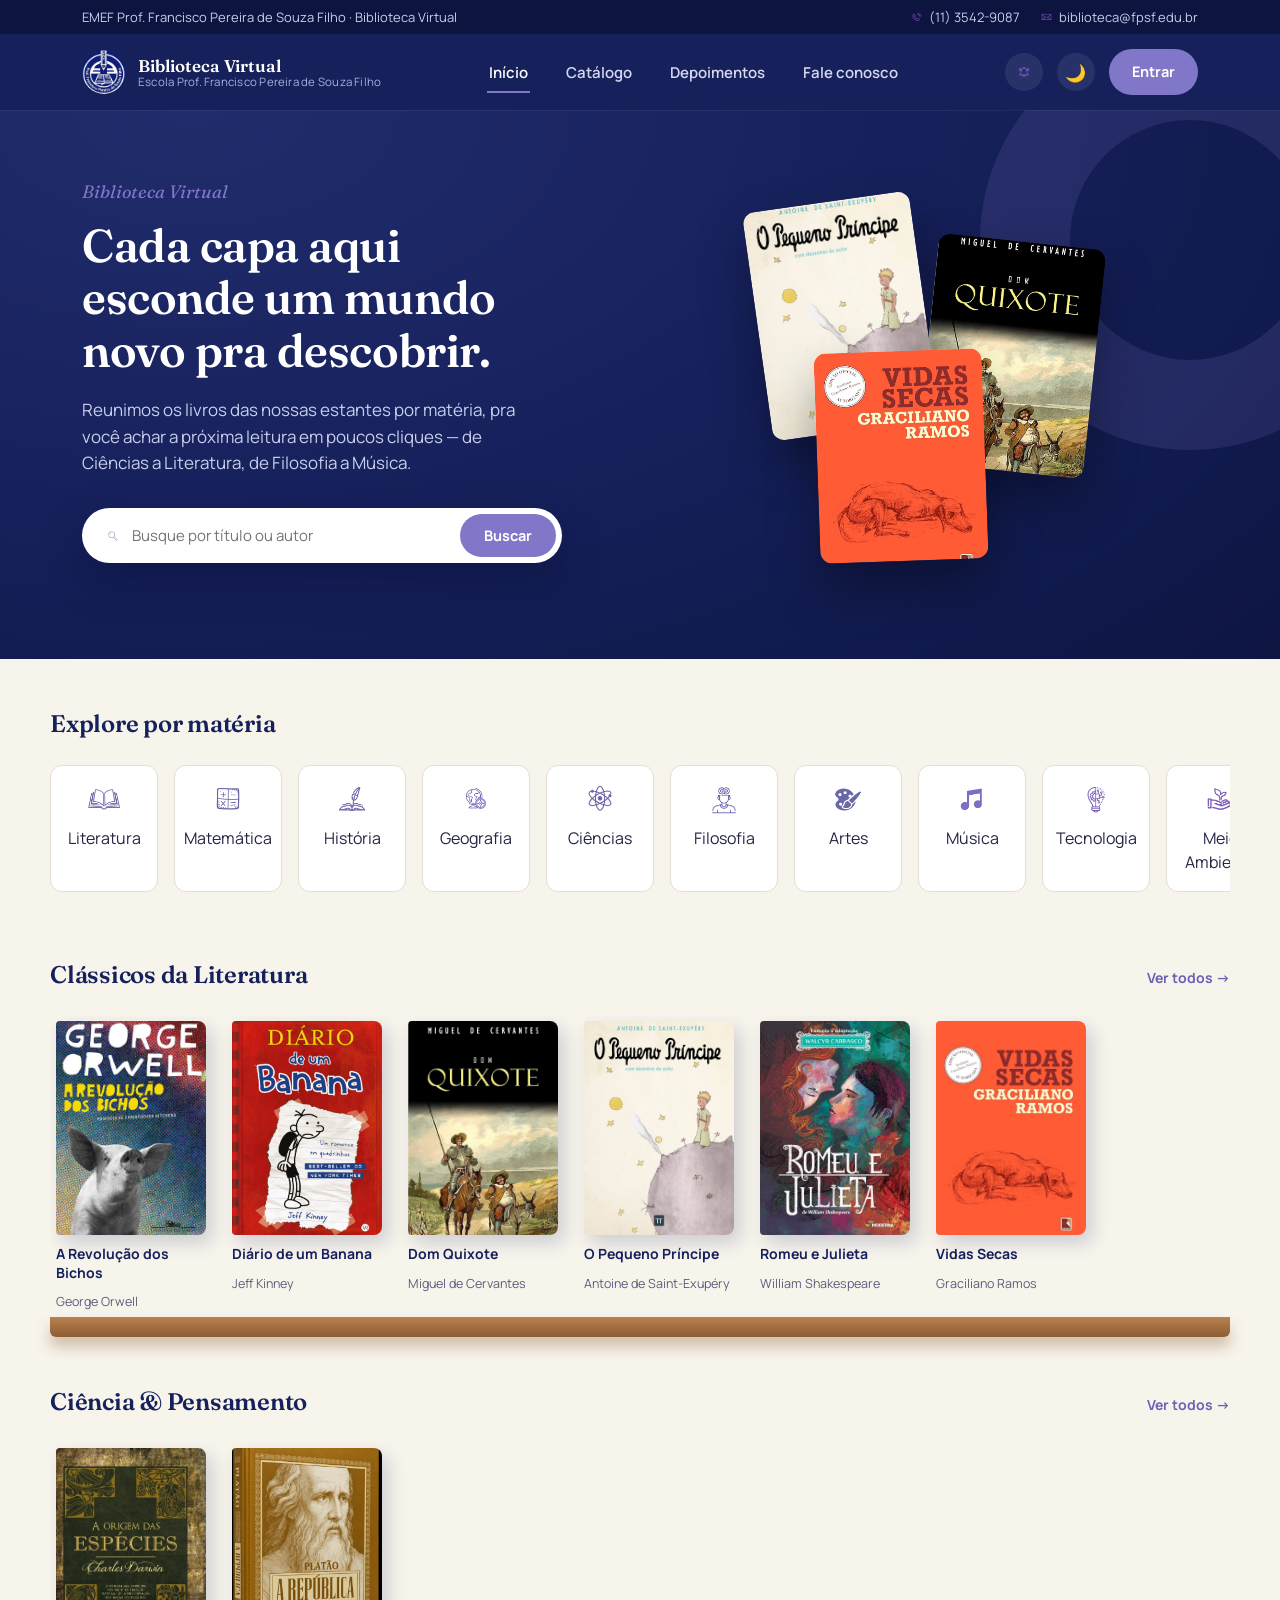
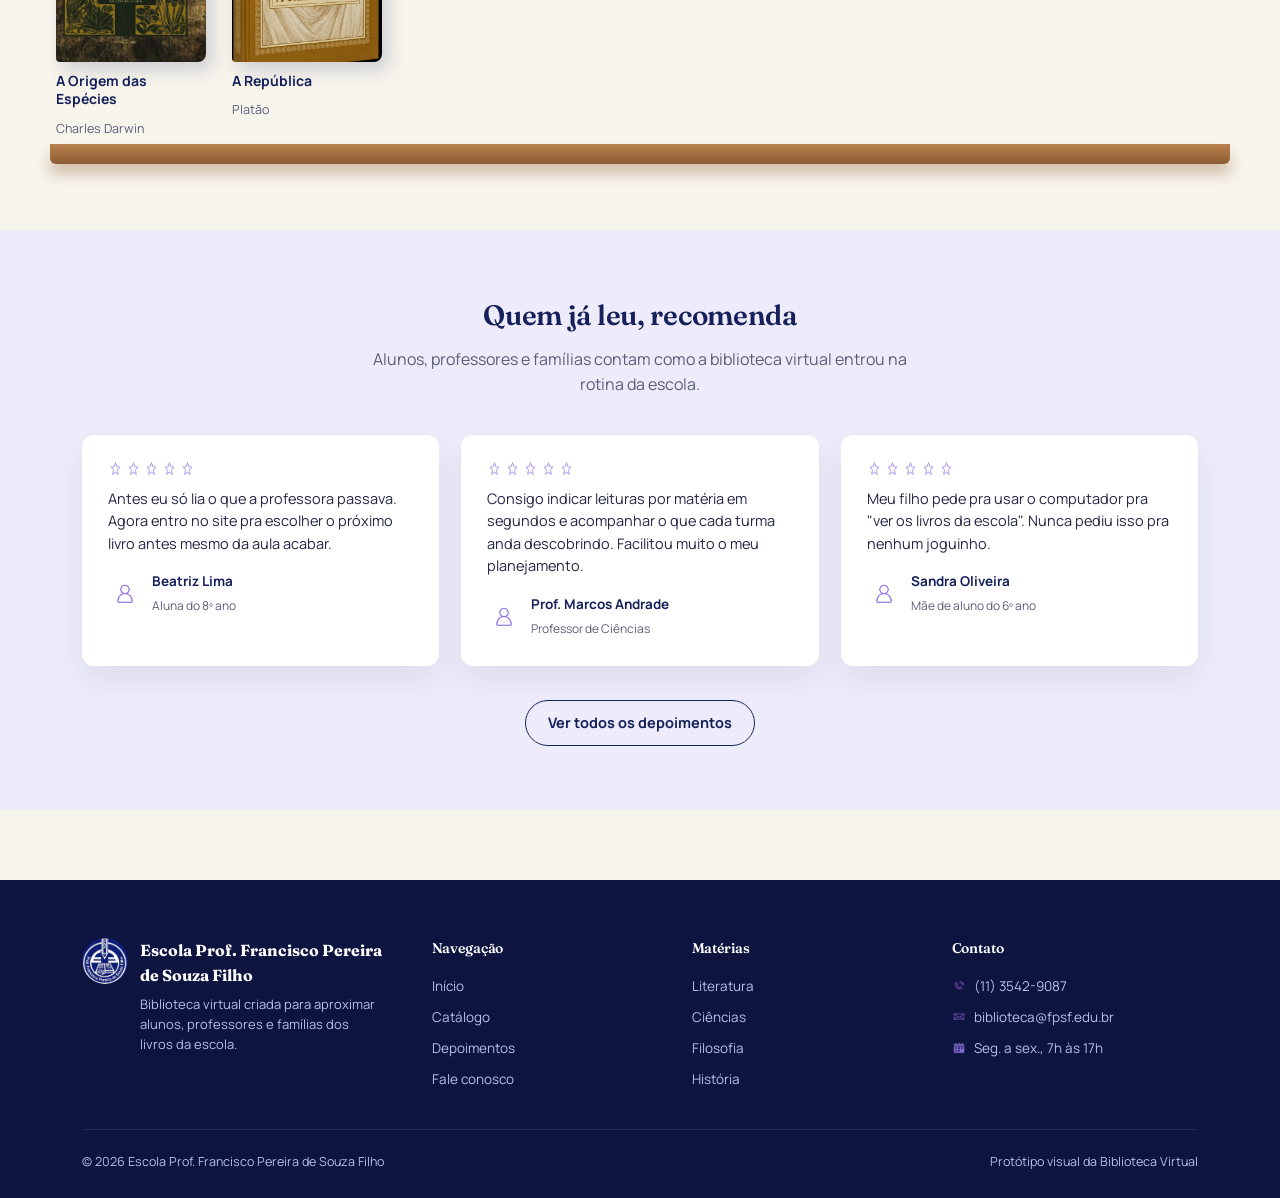
==== frontend/index.html @ 19d267e7 "Commit inicial da Biblioteca Virtual FPSF Adiciona backend (Node.js/Express + SQLite) e frontend est" ====
<!DOCTYPE html>
<html lang="pt-BR">
<head>
<meta charset="UTF-8">
<meta name="viewport" content="width=device-width, initial-scale=1.0">
<script>
(function(){
  var salvo = localStorage.getItem('tema');
  var escuro = salvo ? salvo === 'escuro' : window.matchMedia('(prefers-color-scheme: dark)').matches;
  document.documentElement.setAttribute('data-tema', escuro ? 'escuro' : 'claro');
})();
</script>
<title>Biblioteca Virtual — Escola Prof. Francisco Pereira de Souza Filho</title>
<link rel="icon" href="assets/icon-fpsf.png">
<link rel="stylesheet" href="css/style.css">
</head>
<body>

<div class="top-strip">
  <div class="container">
    <span>EMEF Prof. Francisco Pereira de Souza Filho · Biblioteca Virtual</span>
    <div class="top-strip__contact">
      <span><img src="assets/telefone.png" alt="">(11) 3542-9087</span>
      <span><img src="assets/gmail.png" alt="">biblioteca@fpsf.edu.br</span>
    </div>
  </div>
</div>

<header class="navbar">
  <div class="container">
    <a class="brand" href="index.html">
      <img src="assets/fpsf.jpg" alt="Escola Prof. Francisco Pereira de Souza Filho">
      <span class="brand__text">
        <strong>Biblioteca Virtual</strong>
        <span>Escola Prof. Francisco Pereira de Souza Filho</span>
      </span>
    </a>
    <nav>
      <ul class="nav-links">
        <li><a href="index.html" class="active">Início</a></li>
        <li><a href="catalogo.html">Catálogo</a></li>
        <li><a href="depoimentos.html">Depoimentos</a></li>
        <li><a href="contato.html">Fale conosco</a></li>
      </ul>
    </nav>
    <div class="nav-actions">
      <button class="icon-btn" aria-label="Notificações"><img src="assets/notificacao.png" alt=""></button>
      <button class="icon-btn" type="button" data-toggle-tema aria-label="Alternar modo escuro"><span aria-hidden="true">🌙</span></button>
      <a href="login.html" class="btn btn--lilac">Entrar</a>
      <button class="nav-toggle" aria-label="Abrir menu"><span></span></button>
    </div>
  </div>
</header>

<section class="hero">
  <div class="container">
    <div>
      <p class="hero__eyebrow-free">Biblioteca Virtual</p>
      <h1>Cada capa aqui esconde um mundo novo pra descobrir.</h1>
      <p class="lede">Reunimos os livros das nossas estantes por matéria, pra você achar a próxima leitura em poucos cliques — de Ciências a Literatura, de Filosofia a Música.</p>
      <form class="search-form" role="search" action="catalogo.html" method="get">
        <img src="assets/lupa.png" alt="">
        <input type="search" name="busca" placeholder="Busque por título ou autor">
        <button type="submit">Buscar</button>
      </form>
    </div>
    <div class="hero__stack" aria-hidden="true">
      <div class="hero__card hero__card--1"><img src="assets/oPequenoPrincipe.jpg" alt=""></div>
      <div class="hero__card hero__card--2"><img src="assets/domQuixote.jpg" alt=""></div>
      <div class="hero__card hero__card--3"><img src="assets/vidasSecas.jpg" alt=""></div>
    </div>
  </div>
</section>

<section class="subjects container">
  <div class="subjects__head">
    <h2>Explore por matéria</h2>
  </div>
  <div class="subjects__row">
    <a class="subject-chip" href="catalogo.html#literatura"><img src="assets/livro.png" alt="">Literatura</a>
    <a class="subject-chip" href="catalogo.html#matematica"><img src="assets/matematica.png" alt="">Matemática</a>
    <a class="subject-chip" href="catalogo.html#historia"><img src="assets/historia.png" alt="">História</a>
    <a class="subject-chip" href="catalogo.html#geografia"><img src="assets/geografia.png" alt="">Geografia</a>
    <a class="subject-chip" href="catalogo.html#ciencias"><img src="assets/ciencias.png" alt="">Ciências</a>
    <a class="subject-chip" href="catalogo.html#filosofia"><img src="assets/filosofia.png" alt="">Filosofia</a>
    <a class="subject-chip" href="catalogo.html#artes"><img src="assets/artes.png" alt="">Artes</a>
    <a class="subject-chip" href="catalogo.html#musica"><img src="assets/musica.png" alt="">Música</a>
    <a class="subject-chip" href="catalogo.html#tecnologia"><img src="assets/tecnologia.png" alt="">Tecnologia</a>
    <a class="subject-chip" href="catalogo.html#meio-ambiente"><img src="assets/meioAmbiente.png" alt="">Meio Ambiente</a>
  </div>
</section>

<section class="shelf container">
  <div class="shelf__head">
    <h2>Clássicos da Literatura</h2>
    <a href="catalogo.html#literatura">Ver todos →</a>
  </div>
  <div class="shelf__row">
    <a class="book" href="livro.html?titulo=a-revolucao-dos-bichos">
      <div class="book__cover"><img src="assets/aRevolucaoDosBichos.jpg" alt="Capa de A Revolução dos Bichos"></div>
      <span class="book__title">A Revolução dos Bichos</span>
      <span class="book__author">George Orwell</span>
    </a>
    <a class="book" href="livro.html?titulo=diario-de-um-banana">
      <div class="book__cover"><img src="assets/diarioDeUmBanana.jpg" alt="Capa de Diário de um Banana"></div>
      <span class="book__title">Diário de um Banana</span>
      <span class="book__author">Jeff Kinney</span>
    </a>
    <a class="book" href="livro.html">
      <div class="book__cover"><img src="assets/domQuixote.jpg" alt="Capa de Dom Quixote"></div>
      <span class="book__title">Dom Quixote</span>
      <span class="book__author">Miguel de Cervantes</span>
    </a>
    <a class="book" href="livro.html">
      <div class="book__cover"><img src="assets/oPequenoPrincipe.jpg" alt="Capa de O Pequeno Príncipe"></div>
      <span class="book__title">O Pequeno Príncipe</span>
      <span class="book__author">Antoine de Saint-Exupéry</span>
    </a>
    <a class="book" href="livro.html">
      <div class="book__cover"><img src="assets/RomeuAndJulieta.jpg" alt="Capa de Romeu e Julieta"></div>
      <span class="book__title">Romeu e Julieta</span>
      <span class="book__author">William Shakespeare</span>
    </a>
    <a class="book" href="livro.html">
      <div class="book__cover"><img src="assets/vidasSecas.jpg" alt="Capa de Vidas Secas"></div>
      <span class="book__title">Vidas Secas</span>
      <span class="book__author">Graciliano Ramos</span>
    </a>
  </div>
  <div class="shelf__wood"></div>
</section>

<section class="shelf container">
  <div class="shelf__head">
    <h2>Ciência &amp; Pensamento</h2>
    <a href="catalogo.html#ciencias">Ver todos →</a>
  </div>
  <div class="shelf__row">
    <a class="book" href="livro.html">
      <div class="book__cover"><img src="assets/aOrigemDasEspecies.jpg" alt="Capa de A Origem das Espécies"></div>
      <span class="book__title">A Origem das Espécies</span>
      <span class="book__author">Charles Darwin</span>
    </a>
    <a class="book" href="livro.html">
      <div class="book__cover"><img src="assets/aRepublica.png" alt="Capa de A República"></div>
      <span class="book__title">A República</span>
      <span class="book__author">Platão</span>
    </a>
  </div>
  <div class="shelf__wood"></div>
</section>

<section class="teaser">
  <div class="container">
    <div class="teaser__head">
      <h2>Quem já leu, recomenda</h2>
      <p>Alunos, professores e famílias contam como a biblioteca virtual entrou na rotina da escola.</p>
    </div>
    <div class="teaser__grid">
      <div class="quote-card">
        <div class="quote-card__stars">
          <img src="assets/estrela.png" alt=""><img src="assets/estrela.png" alt=""><img src="assets/estrela.png" alt=""><img src="assets/estrela.png" alt=""><img src="assets/estrela.png" alt="">
        </div>
        <p>Antes eu só lia o que a professora passava. Agora entro no site pra escolher o próximo livro antes mesmo da aula acabar.</p>
        <div class="quote-card__who">
          <img src="assets/userRoxo.png" alt="">
          <div><strong>Beatriz Lima</strong><span>Aluna do 8º ano</span></div>
        </div>
      </div>
      <div class="quote-card">
        <div class="quote-card__stars">
          <img src="assets/estrela.png" alt=""><img src="assets/estrela.png" alt=""><img src="assets/estrela.png" alt=""><img src="assets/estrela.png" alt=""><img src="assets/estrela.png" alt="">
        </div>
        <p>Consigo indicar leituras por matéria em segundos e acompanhar o que cada turma anda descobrindo. Facilitou muito o meu planejamento.</p>
        <div class="quote-card__who">
          <img src="assets/userRoxo.png" alt="">
          <div><strong>Prof. Marcos Andrade</strong><span>Professor de Ciências</span></div>
        </div>
      </div>
      <div class="quote-card">
        <div class="quote-card__stars">
          <img src="assets/estrela.png" alt=""><img src="assets/estrela.png" alt=""><img src="assets/estrela.png" alt=""><img src="assets/estrela.png" alt=""><img src="assets/estrela.png" alt="">
        </div>
        <p>Meu filho pede pra usar o computador pra "ver os livros da escola". Nunca pediu isso pra nenhum joguinho.</p>
        <div class="quote-card__who">
          <img src="assets/userRoxo.png" alt="">
          <div><strong>Sandra Oliveira</strong><span>Mãe de aluno do 6º ano</span></div>
        </div>
      </div>
    </div>
    <div class="teaser__more">
      <a href="depoimentos.html" class="btn btn--outline">Ver todos os depoimentos</a>
    </div>
  </div>
</section>

<footer class="site-footer">
  <div class="container">
    <div class="footer-grid">
      <div class="footer-brand">
        <img src="assets/fpsf.jpg" alt="">
        <div>
          <strong>Escola Prof. Francisco Pereira de Souza Filho</strong>
          <p>Biblioteca virtual criada para aproximar alunos, professores e famílias dos livros da escola.</p>
        </div>
      </div>
      <div class="footer-col">
        <h4>Navegação</h4>
        <ul>
          <li><a href="index.html">Início</a></li>
          <li><a href="catalogo.html">Catálogo</a></li>
          <li><a href="depoimentos.html">Depoimentos</a></li>
          <li><a href="contato.html">Fale conosco</a></li>
        </ul>
      </div>
      <div class="footer-col">
        <h4>Matérias</h4>
        <ul>
          <li><a href="catalogo.html#literatura">Literatura</a></li>
          <li><a href="catalogo.html#ciencias">Ciências</a></li>
          <li><a href="catalogo.html#filosofia">Filosofia</a></li>
          <li><a href="catalogo.html#historia">História</a></li>
        </ul>
      </div>
      <div class="footer-col">
        <h4>Contato</h4>
        <ul>
          <li><img src="assets/telefone.png" alt="">(11) 3542-9087</li>
          <li><img src="assets/gmail.png" alt="">biblioteca@fpsf.edu.br</li>
          <li><img src="assets/calendario.png" alt="">Seg. a sex., 7h às 17h</li>
        </ul>
      </div>
    </div>
    <div class="footer-bottom">
      <span>© 2026 Escola Prof. Francisco Pereira de Souza Filho</span>
      <span>Protótipo visual da Biblioteca Virtual</span>
    </div>
  </div>
</footer>

<script type="module" src="js/main.js"></script>
</body>
</html>
---- frontend/css/style.css ----
/* =========================================================
   Biblioteca Virtual — Escola Prof. Francisco Pereira de Souza Filho
   Design tokens
   ========================================================= */
@import url('https://fonts.googleapis.com/css2?family=Fraunces:opsz,wght@9..144,400;9..144,500;9..144,600;9..144,700&family=Manrope:wght@400;500;600;700;800&display=swap');

:root{
  /* colour */
  --navy:        #16215C;
  --navy-deep:   #0D1440;
  --navy-soft:   #26317A;
  --lilac:       #8177C9;
  --lilac-deep:  #6C61B5;
  --lilac-tint:  #EEECFA;
  --paper:       #F7F4EC;
  --paper-dim:   #EFEADC;
  --card:        #FFFFFF;
  --ink:         #232544;
  --ink-soft:    #5B5D7A;
  --heading:     #16215C;
  --gold:        #CC9A3D;
  --wood:        #B9814E;
  --wood-dark:   #8C5C33;
  --line:        #E3DFD1;
  --focus:       #2B62E8;

  /* type */
  --font-display: "Fraunces", "Iowan Old Style", Georgia, serif;
  --font-body: "Manrope", "Segoe UI", Arial, sans-serif;

  /* layout */
  --max-width: 1180px;
  --radius-s: 6px;
  --radius-m: 12px;
  --radius-l: 22px;
}

/* -------------------------------------------------
   Modo escuro
   `--navy`, `--navy-deep` etc. seguem fixos: são a cor de
   marca usada em fundos (navbar, hero, footer, cards).
   `--heading` é a única cor de texto que se adapta.
   ------------------------------------------------- */
:root[data-tema="escuro"]{
  --heading:     #E7E7F1;
  --lilac:       #9A8FE0;
  --lilac-deep:  #B3A9EE;
  --lilac-tint:  #232244;
  --paper:       #12141F;
  --paper-dim:   #191C29;
  --card:        #1B1E2C;
  --ink:         #E7E7F1;
  --ink-soft:    #A6A8C2;
  --line:        #2E3244;
}

*, *::before, *::after{ box-sizing: border-box; }
html{ scroll-behavior: smooth; }

body{
  margin: 0;
  background: var(--paper);
  color: var(--ink);
  font-family: var(--font-body);
  line-height: 1.55;
  -webkit-font-smoothing: antialiased;
  transition: background-color .2s ease, color .2s ease;
}

img{ max-width: 100%; display: block; }

a{ color: inherit; text-decoration: none; }

.container{
  max-width: var(--max-width);
  margin: 0 auto;
  padding: 0 32px;
}

h1, h2, h3, h4{
  font-family: var(--font-display);
  color: var(--heading);
  margin: 0;
  font-weight: 600;
  letter-spacing: -0.01em;
}

p{ margin: 0; }

:focus-visible{
  outline: 3px solid var(--focus);
  outline-offset: 3px;
}

button, input, textarea{
  font-family: inherit;
  font-size: inherit;
  color: inherit;
}

/* -------------------------------------------------
   Top bar (aviso da escola)
   ------------------------------------------------- */
.top-strip{
  background: var(--navy-deep);
  color: #C9CDEC;
  font-size: 13px;
  padding: 7px 0;
}
.top-strip .container{
  display: flex;
  justify-content: space-between;
  align-items: center;
  gap: 16px;
}
.top-strip__contact{
  display: flex;
  gap: 20px;
}
.top-strip__contact span{
  display: inline-flex;
  align-items: center;
  gap: 6px;
}
.top-strip__contact img{ width: 13px; height: 13px; opacity: .85; }

/* -------------------------------------------------
   Navbar
   ------------------------------------------------- */
.navbar{
  background: var(--navy);
  position: sticky;
  top: 0;
  z-index: 40;
  box-shadow: 0 1px 0 rgba(255,255,255,.06);
}
.navbar .container{
  display: flex;
  align-items: center;
  justify-content: space-between;
  height: 76px;
}
.brand{
  display: flex;
  align-items: center;
  gap: 12px;
  min-width: 0;
}
.brand img{
  width: 44px;
  height: 44px;
  border-radius: 50%;
}
.brand__text{
  display: flex;
  flex-direction: column;
  line-height: 1.15;
}
.brand__text strong{
  font-family: var(--font-display);
  color: #fff;
  font-size: 17px;
  font-weight: 600;
}
.brand__text span{
  color: #A9AEE0;
  font-size: 11.5px;
  letter-spacing: .02em;
}

.nav-links{
  display: flex;
  align-items: center;
  gap: 34px;
  list-style: none;
  margin: 0;
  padding: 0;
}
.nav-links a{
  color: #D6D8F2;
  font-weight: 600;
  font-size: 15px;
  padding: 8px 2px;
  border-bottom: 2px solid transparent;
  transition: color .15s ease, border-color .15s ease;
}
.nav-links a:hover{ color: #fff; }
.nav-links a.active{
  color: #fff;
  border-color: var(--lilac);
}

.nav-actions{
  display: flex;
  align-items: center;
  gap: 14px;
}
.icon-btn{
  width: 38px;
  height: 38px;
  border-radius: 50%;
  display: inline-flex;
  align-items: center;
  justify-content: center;
  background: rgba(255,255,255,.08);
  border: none;
  cursor: pointer;
}
.icon-btn img{ width: 18px; height: 18px; }
.icon-btn span{ font-size: 17px; line-height: 1; }

.btn{
  display: inline-flex;
  align-items: center;
  justify-content: center;
  gap: 8px;
  font-weight: 700;
  font-size: 14.5px;
  padding: 11px 22px;
  border-radius: 999px;
  border: 1.5px solid transparent;
  cursor: pointer;
  transition: transform .12s ease, background .15s ease, border-color .15s ease, color .15s ease;
}
.btn:active{ transform: translateY(1px); }
.btn--lilac{
  background: var(--lilac);
  color: #fff;
}
.btn--lilac:hover{ background: var(--lilac-deep); }
.btn--ghost-light{
  background: transparent;
  color: #fff;
  border-color: rgba(255,255,255,.4);
}
.btn--ghost-light:hover{ border-color: #fff; }
.btn--outline{
  background: transparent;
  color: var(--heading);
  border-color: var(--heading);
}
.btn--outline:hover{ background: var(--navy); color: #fff; }
.btn--block{ width: 100%; }

/* -------------------------------------------------
   Mobile nav toggle
   ------------------------------------------------- */
.nav-toggle{ display: none; }

@media (max-width: 900px){
  .nav-links{ display: none; }
  .nav-toggle{
    display: inline-flex;
    background: none;
    border: none;
    width: 34px; height: 34px;
    align-items: center; justify-content: center;
    cursor: pointer;
  }
  .nav-toggle span, .nav-toggle span::before, .nav-toggle span::after{
    content: "";
    display: block;
    width: 22px; height: 2px;
    background: #fff;
    position: relative;
  }
  .nav-toggle span::before{ position: absolute; top: -7px; }
  .nav-toggle span::after{ position: absolute; top: 7px; }
  .top-strip .container{ flex-direction: column; gap: 4px; padding-top: 4px; padding-bottom: 4px;}
}

/* =========================================================
   HERO (home)
   ========================================================= */
.hero{
  background: radial-gradient(120% 160% at 15% 0%, #212C6C 0%, var(--navy) 45%, var(--navy-deep) 100%);
  color: #fff;
  padding: 68px 0 96px;
  position: relative;
  overflow: hidden;
}
.hero::after{
  content: "";
  position: absolute;
  right: -120px;
  top: -80px;
  width: 420px;
  height: 420px;
  border-radius: 50%;
  border: 90px solid rgba(129,119,201,.16);
}
.hero .container{
  position: relative;
  display: grid;
  grid-template-columns: 1.1fr .9fr;
  gap: 48px;
  align-items: center;
}
.hero__eyebrow-free{
  color: var(--lilac);
  font-family: var(--font-display);
  font-style: italic;
  font-size: 18px;
  margin-bottom: 14px;
}
.hero h1{
  color: #fff;
  font-size: 46px;
  line-height: 1.14;
  max-width: 15ch;
}
.hero h1 em{
  font-style: italic;
  color: var(--lilac);
}
.hero p.lede{
  margin-top: 20px;
  color: #C9CDEC;
  font-size: 17px;
  max-width: 46ch;
}
.search-form{
  margin-top: 32px;
  display: flex;
  background: #fff;
  border-radius: 999px;
  padding: 6px 6px 6px 22px;
  align-items: center;
  gap: 10px;
  max-width: 480px;
  box-shadow: 0 18px 40px rgba(9,14,45,.35);
}
.search-form img{ width: 18px; height: 18px; opacity: .55; }
.search-form input{
  border: none;
  outline: none;
  flex: 1;
  font-size: 15px;
  padding: 10px 0;
  background: transparent;
}
.search-form button{
  border: none;
  background: var(--lilac);
  color: #fff;
  font-weight: 700;
  font-size: 14.5px;
  padding: 12px 24px;
  border-radius: 999px;
  cursor: pointer;
}
.search-form button:hover{ background: var(--lilac-deep); }

.hero__stack{
  position: relative;
  height: 340px;
}
.hero__card{
  position: absolute;
  width: 168px;
  border-radius: var(--radius-m);
  overflow: hidden;
  box-shadow: 0 24px 50px rgba(0,0,0,.35);
}
.hero__card img{ width: 100%; height: 100%; object-fit: cover; }
.hero__card--1{ top: 0; left: 40px; transform: rotate(-8deg); z-index: 2; height: 230px;}
.hero__card--2{ top: 40px; left: 210px; transform: rotate(6deg); z-index: 1; height: 230px;}
.hero__card--3{ top: 150px; left: 100px; transform: rotate(-2deg); z-index: 3; height: 210px;}

@media (max-width: 900px){
  .hero .container{ grid-template-columns: 1fr; }
  .hero__stack{ display: none; }
  .hero h1{ font-size: 34px; }
}

/* =========================================================
   Subject strip
   ========================================================= */
.subjects{
  padding: 46px 0 10px;
}
.subjects__head{
  display: flex;
  align-items: baseline;
  justify-content: space-between;
  margin-bottom: 22px;
}
.subjects__head h2{ font-size: 24px; }
.subjects__row{
  display: flex;
  gap: 16px;
  overflow-x: auto;
  padding-bottom: 14px;
  scrollbar-width: thin;
}
.subject-chip{
  flex: 0 0 auto;
  width: 108px;
  display: flex;
  flex-direction: column;
  align-items: center;
  gap: 10px;
  text-align: center;
  padding: 16px 8px;
  border-radius: var(--radius-m);
  border: 1px solid var(--line);
  background: var(--card);
  transition: border-color .15s ease, transform .15s ease, background .15s ease;
}
.subject-chip:hover{
  border-color: var(--lilac);
  transform: translateY(-3px);
  background: var(--lilac-tint);
}
.subject-chip img{ width: 34px; height: 34px; }
.subject-chip span{
  font-size: 12.5px;
  font-weight: 700;
  color: var(--heading);
}
.subject-chip.is-active{
  border-color: var(--lilac);
  background: var(--lilac-tint);
}

/* =========================================================
   Shelves (bookshelf rows)
   ========================================================= */
.shelf{ padding: 40px 0 6px; }
.shelf__head{
  display: flex;
  align-items: baseline;
  justify-content: space-between;
  margin-bottom: 22px;
}
.shelf__head h2{ font-size: 24px; }
.shelf__head a{
  font-size: 14px;
  font-weight: 700;
  color: var(--lilac-deep);
  white-space: nowrap;
}
.shelf__head a:hover{ text-decoration: underline; }

.shelf__row{
  display: flex;
  gap: 26px;
  overflow-x: auto;
  padding: 6px 6px 26px;
}
.book{
  flex: 0 0 auto;
  width: 150px;
  display: flex;
  flex-direction: column;
  gap: 10px;
}
.book__cover{
  width: 150px;
  height: 214px;
  border-radius: 4px 8px 8px 4px;
  overflow: hidden;
  box-shadow: 6px 8px 18px rgba(22,33,92,.18);
  transition: transform .18s ease, box-shadow .18s ease;
}
.book__cover img{ width: 100%; height: 100%; object-fit: cover; }
.book:hover .book__cover{
  transform: translateY(-6px) rotate(-1deg);
  box-shadow: 10px 16px 26px rgba(22,33,92,.28);
}
.book__title{
  font-size: 14px;
  font-weight: 700;
  color: var(--heading);
  line-height: 1.3;
}
.book__author{
  font-size: 12.5px;
  color: var(--ink-soft);
}
.shelf__wood{
  height: 20px;
  margin-top: -20px;
  background: linear-gradient(180deg, var(--wood) 0%, var(--wood-dark) 100%);
  border-radius: 0 0 6px 6px;
  box-shadow: 0 10px 14px rgba(140,92,51,.35);
}

/* =========================================================
   Testimonial teaser (home)
   ========================================================= */
.teaser{
  margin-top: 60px;
  background: var(--lilac-tint);
  padding: 64px 0;
}
.teaser__head{
  text-align: center;
  max-width: 560px;
  margin: 0 auto 38px;
}
.teaser__head h2{ font-size: 28px; }
.teaser__head p{ margin-top: 10px; color: var(--ink-soft); }
.teaser__grid{
  display: grid;
  grid-template-columns: repeat(3, 1fr);
  gap: 22px;
}
.quote-card{
  background: #fff;
  border-radius: var(--radius-m);
  padding: 26px;
  box-shadow: 0 14px 30px rgba(22,33,92,.08);
}
.quote-card__stars{ display: flex; gap: 3px; margin-bottom: 12px; }
.quote-card__stars img{ width: 15px; height: 15px; }
.quote-card p{ font-size: 14.5px; color: var(--ink); }
.quote-card__who{
  margin-top: 16px;
  display: flex;
  align-items: center;
  gap: 10px;
}
.quote-card__who img{ width: 34px; height: 34px; border-radius: 50%; }
.quote-card__who strong{ display: block; font-size: 13.5px; color: var(--heading); }
.quote-card__who span{ font-size: 12px; color: var(--ink-soft); }
.teaser__more{ text-align: center; margin-top: 34px; }

@media (max-width: 900px){
  .teaser__grid{ grid-template-columns: 1fr; }
}

/* =========================================================
   Generic page header (catálogo, contato, depoimentos, livro)
   ========================================================= */
.page-header{
  background: var(--navy);
  color: #fff;
  padding: 52px 0 46px;
}
.page-header h1{ color: #fff; font-size: 34px; }
.page-header p{ color: #C9CDEC; margin-top: 10px; max-width: 56ch; }
.crumb{
  display: inline-flex;
  align-items: center;
  gap: 8px;
  color: #B9BEE8;
  font-size: 13.5px;
  margin-bottom: 14px;
}
.crumb img{ width: 14px; height: 14px; }

/* =========================================================
   Catálogo
   ========================================================= */
.catalog{ padding: 44px 0 80px; }
.catalog__toolbar{
  display: flex;
  gap: 14px;
  align-items: center;
  margin-bottom: 30px;
  flex-wrap: wrap;
}
.catalog__toolbar .search-form{
  max-width: 360px;
  box-shadow: 0 6px 18px rgba(22,33,92,.08);
  border: 1px solid var(--line);
}
.catalog__toolbar .search-form input::placeholder{ color: #9C9FB8; }

.chip-filter{
  display: flex;
  gap: 10px;
  overflow-x: auto;
  padding-bottom: 6px;
  margin-bottom: 34px;
}
.chip{
  flex: 0 0 auto;
  display: inline-flex;
  align-items: center;
  gap: 8px;
  padding: 9px 16px;
  border-radius: 999px;
  border: 1px solid var(--line);
  background: var(--card);
  font-size: 13.5px;
  font-weight: 700;
  color: var(--heading);
  cursor: pointer;
}
.chip img{ width: 15px; height: 15px; }
.chip.is-active, .chip:hover{
  background: var(--navy);
  border-color: var(--navy);
  color: #fff;
}
.chip.is-active img, .chip:hover img{ filter: brightness(0) invert(1); }

.book-grid{
  display: grid;
  grid-template-columns: repeat(5, 1fr);
  gap: 30px 24px;
}
.book-grid .book{ width: auto; }
.book-grid .book__cover{ width: 100%; height: 190px; }

.category-block{ margin-bottom: 46px; }
.category-block__head{
  display: flex;
  align-items: center;
  gap: 10px;
  margin-bottom: 18px;
}
.category-block__head img{ width: 24px; height: 24px; }
.category-block__head h3{ font-size: 19px; color: var(--heading); }
.category-block__head span{
  font-size: 12.5px;
  color: var(--ink-soft);
  background: var(--paper-dim);
  padding: 3px 10px;
  border-radius: 999px;
}

.empty-state{
  border: 1.5px dashed var(--line);
  border-radius: var(--radius-m);
  padding: 26px 22px;
  color: var(--ink-soft);
  font-size: 14px;
  background: rgba(255,255,255,.5);
}

@media (max-width: 1000px){
  .book-grid{ grid-template-columns: repeat(3, 1fr); }
}
@media (max-width: 640px){
  .book-grid{ grid-template-columns: repeat(2, 1fr); }
}

/* =========================================================
   Livro (detalhe)
   ========================================================= */
.book-detail{ padding: 52px 0 90px; }
.back-link{
  display: inline-flex;
  align-items: center;
  gap: 8px;
  font-weight: 700;
  font-size: 14px;
  color: var(--heading);
  margin-bottom: 28px;
}
.back-link img{ width: 15px; height: 15px; }
.back-link:hover{ color: var(--lilac-deep); }

.detail-grid{
  display: grid;
  grid-template-columns: 300px 1fr;
  gap: 52px;
}
.detail-grid__cover{
  border-radius: 6px 12px 12px 6px;
  overflow: hidden;
  box-shadow: 14px 18px 34px rgba(22,33,92,.22);
  position: sticky;
  top: 100px;
  height: fit-content;
}
.detail-grid__cover img{ width: 100%; }

.detail-tag{
  display: inline-flex;
  align-items: center;
  gap: 7px;
  background: var(--lilac-tint);
  color: var(--lilac-deep);
  font-weight: 700;
  font-size: 12.5px;
  padding: 6px 14px;
  border-radius: 999px;
}
.detail-tag img{ width: 13px; height: 13px; }

.detail-info h1{
  font-size: 32px;
  margin-top: 14px;
}
.detail-info .author{
  margin-top: 8px;
  color: var(--ink-soft);
  font-size: 15.5px;
}
.detail-stars{
  display: flex;
  align-items: center;
  gap: 8px;
  margin-top: 16px;
}
.detail-stars .stars{ display: flex; gap: 3px; }
.detail-stars img{ width: 17px; height: 17px; }
.detail-stars span{ font-size: 13.5px; color: var(--ink-soft); }

.detail-info .synopsis{
  margin-top: 26px;
  font-size: 15.5px;
  color: var(--ink);
  max-width: 62ch;
}
.detail-info .synopsis + .synopsis{ margin-top: 14px; }

.detail-actions{
  display: flex;
  gap: 14px;
  margin-top: 30px;
  flex-wrap: wrap;
}
.detail-meta{
  margin-top: 34px;
  display: grid;
  grid-template-columns: repeat(3, auto);
  gap: 30px;
  padding-top: 26px;
  border-top: 1px solid var(--line);
}
.detail-meta div strong{
  display: block;
  font-size: 13px;
  color: var(--ink-soft);
  font-weight: 600;
  margin-bottom: 4px;
}
.detail-meta div span{ font-size: 15px; color: var(--heading); font-weight: 700; }

@media (max-width: 800px){
  .detail-grid{ grid-template-columns: 1fr; }
  .detail-grid__cover{ position: static; width: 190px; margin: 0 auto; }
}

/* =========================================================
   Depoimentos
   ========================================================= */
.testimonials{ padding: 50px 0 90px; }
.testimonials__grid{
  display: grid;
  grid-template-columns: repeat(3, 1fr);
  gap: 24px;
}
.testimonials__grid .quote-card p{ font-size: 15px; }

@media (max-width: 900px){
  .testimonials__grid{ grid-template-columns: 1fr 1fr; }
}
@media (max-width: 600px){
  .testimonials__grid{ grid-template-columns: 1fr; }
}

.cta-band{
  margin-top: 56px;
  background: var(--navy);
  border-radius: var(--radius-l);
  padding: 46px;
  display: flex;
  align-items: center;
  justify-content: space-between;
  gap: 24px;
  color: #fff;
}
.cta-band h3{ color: #fff; font-size: 22px; max-width: 30ch; }
.cta-band p{ color: #C9CDEC; margin-top: 8px; font-size: 14.5px; }

@media (max-width: 700px){
  .cta-band{ flex-direction: column; text-align: center; }
}

/* =========================================================
   Contato
   ========================================================= */
.contact{ padding: 50px 0 90px; }
.contact-grid{
  display: grid;
  grid-template-columns: .8fr 1.2fr;
  gap: 46px;
}
.contact-card{
  background: var(--navy);
  color: #fff;
  border-radius: var(--radius-l);
  padding: 38px 32px;
  height: fit-content;
}
.contact-card h3{ color: #fff; font-size: 21px; }
.contact-card p{ color: #C9CDEC; margin-top: 10px; font-size: 14.5px; }
.contact-list{
  list-style: none;
  margin: 30px 0 0;
  padding: 0;
  display: flex;
  flex-direction: column;
  gap: 18px;
}
.contact-list li{
  display: flex;
  align-items: flex-start;
  gap: 12px;
  font-size: 14.5px;
}
.contact-list img{ width: 18px; height: 18px; margin-top: 2px; }
.contact-list strong{ display: block; font-size: 13px; color: #A9AEE0; font-weight: 600; margin-bottom: 2px;}

.form-card{
  background: var(--card);
  border: 1px solid var(--line);
  border-radius: var(--radius-l);
  padding: 38px;
}
.field{ margin-bottom: 20px; }
.field label{
  display: block;
  font-size: 13.5px;
  font-weight: 700;
  color: var(--heading);
  margin-bottom: 8px;
}
.field input, .field textarea, .field select{
  width: 100%;
  border: 1.5px solid var(--line);
  border-radius: var(--radius-s);
  padding: 12px 14px;
  font-size: 14.5px;
  background: var(--paper);
}
.field input:focus, .field textarea:focus, .field select:focus{
  border-color: var(--lilac);
  background: #fff;
}
.field-row{ display: grid; grid-template-columns: 1fr 1fr; gap: 18px; }
.field textarea{ resize: vertical; min-height: 130px; }

@media (max-width: 900px){
  .contact-grid{ grid-template-columns: 1fr; }
  .field-row{ grid-template-columns: 1fr; }
}

/* =========================================================
   Login
   ========================================================= */
.login-page{
  min-height: calc(100vh - 76px);
  display: grid;
  grid-template-columns: 1fr 1fr;
}
.login-visual{
  background: radial-gradient(120% 140% at 20% 0%, #212C6C 0%, var(--navy) 55%, var(--navy-deep) 100%);
  color: #fff;
  padding: 64px;
  display: flex;
  flex-direction: column;
  justify-content: space-between;
  position: relative;
  overflow: hidden;
}
.login-visual::after{
  content: "";
  position: absolute;
  left: -100px;
  bottom: -120px;
  width: 380px;
  height: 380px;
  border-radius: 50%;
  border: 80px solid rgba(129,119,201,.18);
}
.login-visual__top{ position: relative; z-index: 1; display:flex; align-items:center; gap: 14px; }
.login-visual__top img{ width: 52px; height: 52px; border-radius: 50%; }
.login-visual__top strong{ font-family: var(--font-display); font-size: 18px; display:block; }
.login-visual__top span{ font-size: 12.5px; color: #A9AEE0; }
.login-visual__mid{ position: relative; z-index: 1; max-width: 30ch; }
.login-visual__mid h2{ color: #fff; font-size: 30px; line-height: 1.25; }
.login-visual__mid p{ color: #C9CDEC; margin-top: 14px; font-size: 15px; }
.login-visual__books{ position: relative; z-index: 1; display: flex; gap: 16px; }
.login-visual__books img{
  width: 76px; height: 106px; object-fit: cover; border-radius: 3px 6px 6px 3px;
  box-shadow: 0 14px 26px rgba(0,0,0,.35);
}
.login-visual__books img:nth-child(2){ transform: translateY(10px) rotate(3deg); }
.login-visual__books img:nth-child(3){ transform: translateY(-6px) rotate(-4deg); }

.login-form-side{
  display: flex;
  align-items: center;
  justify-content: center;
  padding: 48px 24px;
}
.login-form{ width: 100%; max-width: 380px; }
.login-form h1{ font-size: 28px; }
.login-form > p{ color: var(--ink-soft); margin-top: 8px; font-size: 14.5px; }
.login-form .field{ margin-top: 24px; margin-bottom: 0; }
.password-field{ position: relative; }
.password-field button{
  position: absolute;
  right: 10px;
  top: 50%;
  transform: translateY(-50%);
  border: none;
  background: none;
  cursor: pointer;
  width: 30px; height: 30px;
  display: flex; align-items: center; justify-content: center;
}
.password-field button img{ width: 18px; height: 18px; opacity: .6; }
.login-form__row{
  display: flex;
  justify-content: space-between;
  align-items: center;
  margin-top: 14px;
  font-size: 13.5px;
}
.login-form__row a{ font-weight: 700; color: var(--lilac-deep); }
.login-form .btn{ margin-top: 26px; }
.login-form__foot{
  text-align: center;
  margin-top: 22px;
  font-size: 14px;
  color: var(--ink-soft);
}
.login-form__foot a{ font-weight: 700; color: var(--heading); }

@media (max-width: 900px){
  .login-page{ grid-template-columns: 1fr; }
  .login-visual{ padding: 40px 32px; }
  .login-visual__books{ display: none; }
}

/* =========================================================
   Footer
   ========================================================= */
.site-footer{
  background: var(--navy-deep);
  color: #B9BEE8;
  padding: 58px 0 26px;
  margin-top: 70px;
}
.footer-grid{
  display: grid;
  grid-template-columns: 1.4fr 1fr 1fr 1.1fr;
  gap: 36px;
  padding-bottom: 40px;
  border-bottom: 1px solid rgba(255,255,255,.1);
}
.footer-brand{ display: flex; gap: 12px; }
.footer-brand img{ width: 46px; height: 46px; border-radius: 50%; }
.footer-brand strong{ color: #fff; font-family: var(--font-display); font-size: 16px; display: block; }
.footer-brand p{ font-size: 13px; margin-top: 6px; max-width: 30ch; }
.footer-col h4{ color: #fff; font-size: 14px; margin-bottom: 16px; }
.footer-col ul{ list-style: none; margin: 0; padding: 0; display: flex; flex-direction: column; gap: 10px; }
.footer-col a{ font-size: 13.5px; }
.footer-col a:hover{ color: #fff; }
.footer-col li{ display: flex; align-items: center; gap: 8px; font-size: 13.5px; }
.footer-col img{ width: 14px; height: 14px; }
.footer-bottom{
  display: flex;
  justify-content: space-between;
  padding-top: 22px;
  font-size: 12.5px;
}

@media (max-width: 900px){
  .footer-grid{ grid-template-columns: 1fr 1fr; }
}
@media (max-width: 560px){
  .footer-grid{ grid-template-columns: 1fr; }
  .footer-bottom{ flex-direction: column; gap: 8px; }
}

/* utility */
.sr-only{
  position: absolute; width: 1px; height: 1px; padding: 0; margin: -1px;
  overflow: hidden; clip: rect(0,0,0,0); white-space: nowrap; border: 0;
}

/* =========================================================
   Sessão na navbar
   ========================================================= */
.nav-user{
  display: flex;
  align-items: center;
  gap: 16px;
}
.nav-user__link{
  color: #D6D8F2;
  font-weight: 600;
  font-size: 14px;
}
.nav-user__link:hover{ color: #fff; }
.nav-user__nome{
  color: #A9AEE0;
  font-size: 13.5px;
  font-weight: 600;
}

@media (max-width: 900px){
  .nav-user__link, .nav-user__nome{ display: none; }
  .nav-links.is-aberto{
    display: flex;
    flex-direction: column;
    position: absolute;
    top: 76px;
    left: 0;
    right: 0;
    background: var(--navy);
    padding: 18px 32px;
    gap: 16px;
  }
}

/* =========================================================
   Disponibilidade
   ========================================================= */
.disp-tag{
  display: inline-block;
  margin-top: 2px;
  font-size: 11.5px;
  font-weight: 700;
  padding: 3px 9px;
  border-radius: 999px;
  width: fit-content;
}
.disp-tag--ok{ background: #E4F2E6; color: #2C6B39; }
.disp-tag--fora{ background: var(--paper-dim); color: var(--ink-soft); }

.disp-painel{
  margin-top: 22px;
  padding: 16px 20px;
  border-radius: var(--radius-m);
  border-left: 4px solid;
  display: flex;
  flex-direction: column;
  gap: 4px;
}
.disp-painel strong{ font-size: 15.5px; }
.disp-painel span{ font-size: 13.5px; color: var(--ink-soft); }
.disp-painel--ok{ background: #EEF7F0; border-color: #4C9A5F; }
.disp-painel--ok strong{ color: #2C6B39; }
.disp-painel--fora{ background: var(--paper-dim); border-color: var(--wood); }
.disp-painel--fora strong{ color: var(--wood-dark); }

/* =========================================================
   Selos de status
   ========================================================= */
.selo{
  display: inline-block;
  font-size: 11.5px;
  font-weight: 700;
  padding: 4px 11px;
  border-radius: 999px;
  white-space: nowrap;
}
.selo--ativa{ background: #FCF0DC; color: #8A5B12; }
.selo--retirada{ background: var(--lilac-tint); color: var(--lilac-deep); }
.selo--devolvida{ background: #E4F2E6; color: #2C6B39; }
.selo--cancelada{ background: var(--paper-dim); color: var(--ink-soft); }

/* =========================================================
   Minhas reservas
   ========================================================= */
.reservas{ padding: 44px 0 90px; display: flex; flex-direction: column; gap: 18px; }
.reserva-card{
  background: var(--card);
  border: 1px solid var(--line);
  border-radius: var(--radius-m);
  padding: 20px;
  display: flex;
  align-items: center;
  gap: 22px;
}
.reserva-card__capa{
  width: 74px;
  height: 104px;
  object-fit: cover;
  border-radius: 3px 6px 6px 3px;
  box-shadow: 4px 6px 14px rgba(22,33,92,.18);
  flex: 0 0 auto;
}
.reserva-card__info{ flex: 1; min-width: 0; }
.reserva-card__info h3{ font-size: 18px; margin-top: 8px; }
.reserva-card__info h3 a:hover{ color: var(--lilac-deep); }
.reserva-card__autor{ font-size: 13.5px; color: var(--ink-soft); margin-top: 2px; }
.reserva-card__dados{
  display: flex;
  flex-wrap: wrap;
  gap: 24px;
  margin: 14px 0 0;
}
.reserva-card__dados dt{
  font-size: 11.5px;
  color: var(--ink-soft);
  font-weight: 600;
  margin-bottom: 2px;
}
.reserva-card__dados dd{
  margin: 0;
  font-size: 14px;
  font-weight: 700;
  color: var(--heading);
}

@media (max-width: 640px){
  .reserva-card{ flex-direction: column; align-items: flex-start; }
}

/* =========================================================
   Administração
   ========================================================= */
.admin{ padding: 40px 0 90px; }

.admin-aviso{
  background: var(--lilac-tint);
  color: var(--lilac-deep);
  border-radius: var(--radius-s);
  padding: 12px 16px;
  font-size: 14px;
  font-weight: 600;
  margin-bottom: 22px;
}
.admin-aviso--erro{ background: #FBE9E7; color: #B3261E; }

.stat-grid{
  display: grid;
  grid-template-columns: repeat(5, 1fr);
  gap: 16px;
  margin-bottom: 34px;
}
.stat-card{
  background: var(--card);
  border: 1px solid var(--line);
  border-radius: var(--radius-m);
  padding: 20px;
  display: flex;
  flex-direction: column;
  gap: 4px;
}
.stat-card__valor{
  font-family: var(--font-display);
  font-size: 30px;
  font-weight: 600;
  color: var(--heading);
  line-height: 1;
}
.stat-card__rotulo{ font-size: 12.5px; color: var(--ink-soft); font-weight: 600; }

.admin-tabs{
  display: flex;
  gap: 6px;
  border-bottom: 1px solid var(--line);
  margin-bottom: 28px;
}
.admin-tab{
  background: none;
  border: none;
  border-bottom: 2px solid transparent;
  padding: 12px 18px;
  font-size: 14.5px;
  font-weight: 700;
  color: var(--ink-soft);
  cursor: pointer;
}
.admin-tab:hover{ color: var(--heading); }
.admin-tab.is-active{ color: var(--heading); border-color: var(--lilac); }

.admin-bloco__head{
  display: flex;
  align-items: center;
  justify-content: space-between;
  gap: 16px;
  margin-bottom: 20px;
  flex-wrap: wrap;
}
.admin-bloco__head h2{ font-size: 21px; }
.admin-filtro{
  font-size: 13.5px;
  font-weight: 600;
  color: var(--ink-soft);
  display: inline-flex;
  align-items: center;
  gap: 10px;
}
.admin-filtro select{
  border: 1.5px solid var(--line);
  border-radius: var(--radius-s);
  padding: 8px 12px;
  background: var(--card);
  font-size: 13.5px;
  font-weight: 600;
  color: var(--heading);
}

.admin-form{ margin-bottom: 30px; }
.admin-form h3{ font-size: 17px; margin-bottom: 20px; }

.tabela-wrap{
  background: var(--card);
  border: 1px solid var(--line);
  border-radius: var(--radius-m);
  overflow-x: auto;
}
.tabela{
  width: 100%;
  border-collapse: collapse;
  font-size: 14px;
  min-width: 720px;
}
.tabela th{
  text-align: left;
  font-size: 11.5px;
  letter-spacing: .04em;
  text-transform: uppercase;
  color: var(--ink-soft);
  padding: 14px 18px;
  border-bottom: 1px solid var(--line);
  background: var(--paper);
  white-space: nowrap;
}
.tabela td{
  padding: 14px 18px;
  border-bottom: 1px solid var(--line);
  vertical-align: middle;
}
.tabela tr:last-child td{ border-bottom: none; }
.tabela-vazia{
  text-align: center;
  color: var(--ink-soft);
  padding: 34px 18px;
}

.cel-livro{ display: flex; align-items: center; gap: 12px; }
.cel-livro img{
  width: 38px;
  height: 54px;
  object-fit: cover;
  border-radius: 2px 4px 4px 2px;
  flex: 0 0 auto;
}
.cel-livro strong{ display: block; font-size: 14px; color: var(--heading); }
.cel-livro span{ font-size: 12px; color: var(--ink-soft); }
.cel-sub{ display: block; font-size: 12px; color: var(--ink-soft); }
.cel-acoes{ display: flex; gap: 8px; flex-wrap: wrap; }

.mini-btn{
  border: 1.5px solid var(--line);
  background: var(--card);
  color: var(--heading);
  font-size: 12.5px;
  font-weight: 700;
  padding: 7px 13px;
  border-radius: 999px;
  cursor: pointer;
  white-space: nowrap;
}
.mini-btn:hover{ border-color: var(--lilac); background: var(--lilac-tint); }
.mini-btn:disabled{ opacity: .5; cursor: default; }
.mini-btn--perigo{ color: #B3261E; }
.mini-btn--perigo:hover{ border-color: #B3261E; background: #FBE9E7; }

@media (max-width: 1000px){
  .stat-grid{ grid-template-columns: repeat(2, 1fr); }
}

/* Contas de teste no login */
.login-teste{
  margin-top: 22px;
  padding: 14px 16px;
  background: var(--paper-dim);
  border-radius: var(--radius-s);
  display: flex;
  flex-direction: column;
  gap: 3px;
}
.login-teste strong{
  font-size: 11.5px;
  text-transform: uppercase;
  letter-spacing: .04em;
  color: var(--ink-soft);
  margin-bottom: 3px;
}
.login-teste span{ font-size: 12.5px; color: var(--ink); }
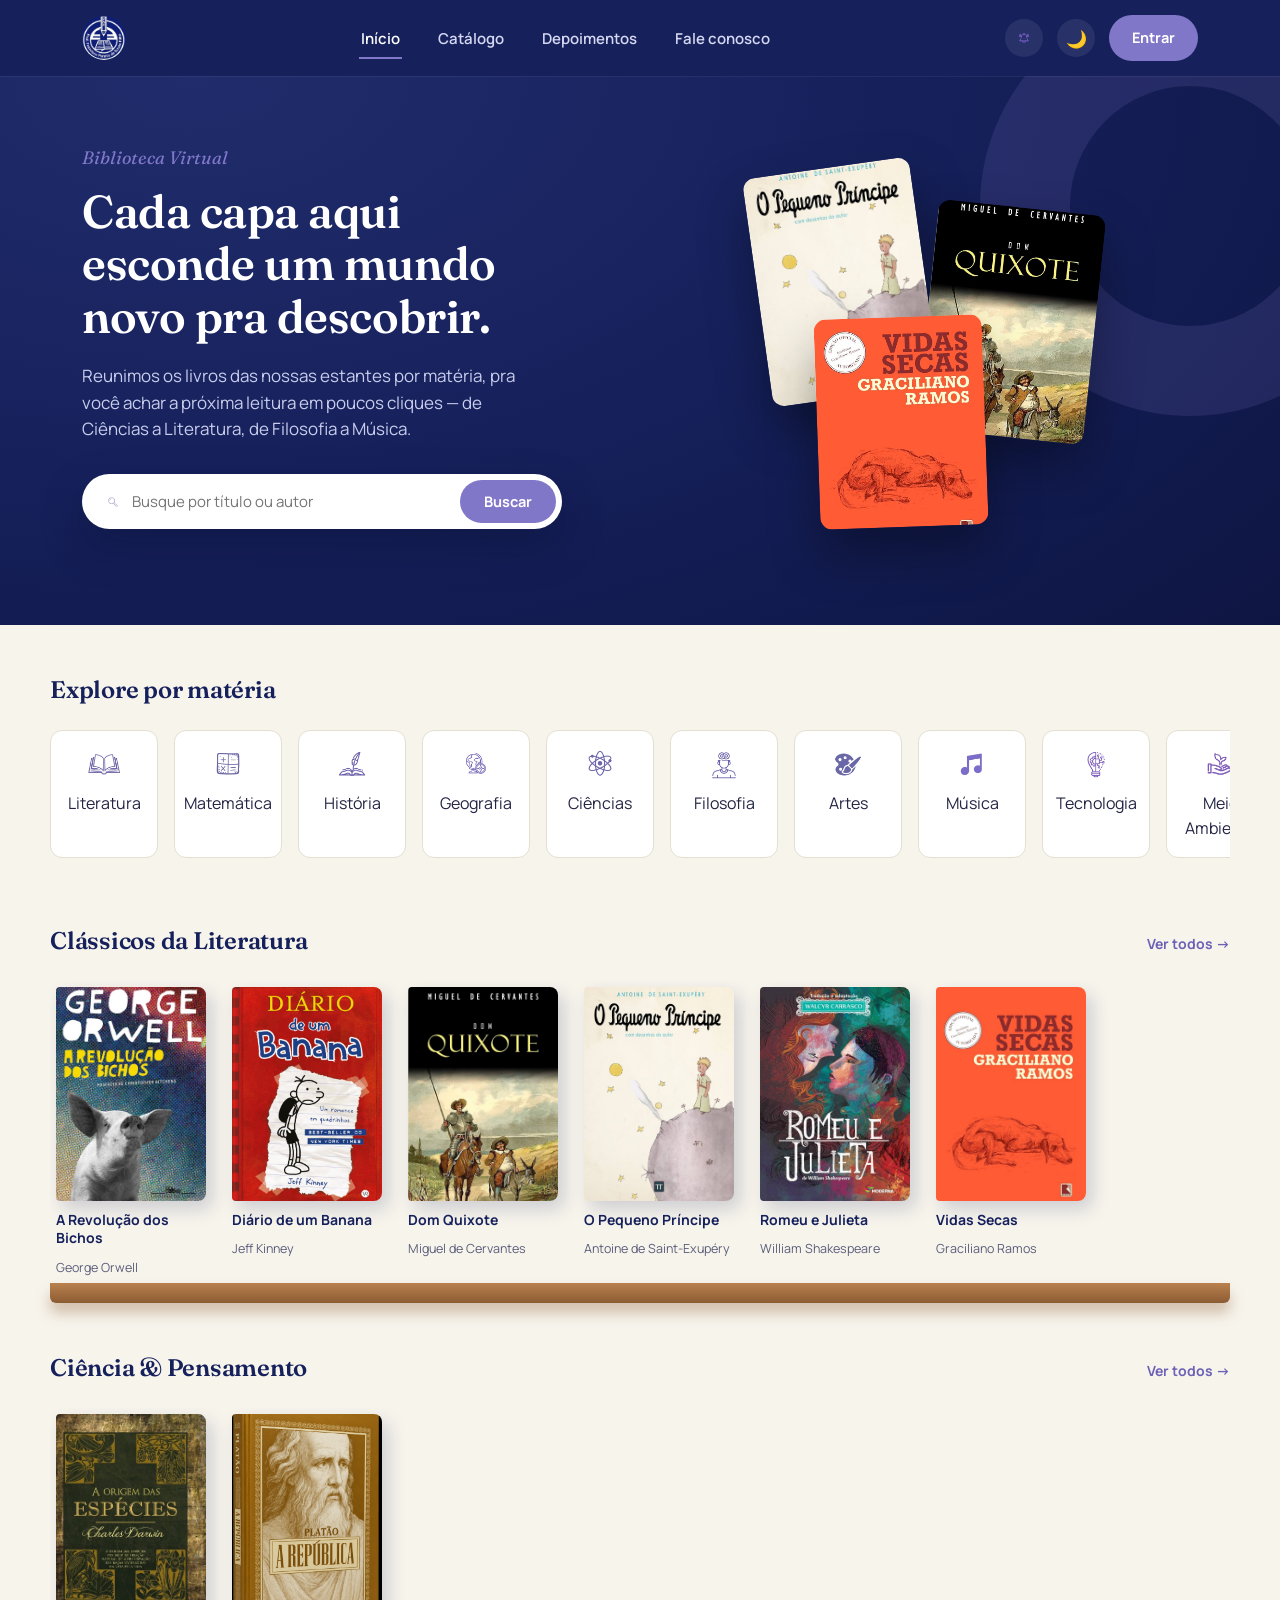
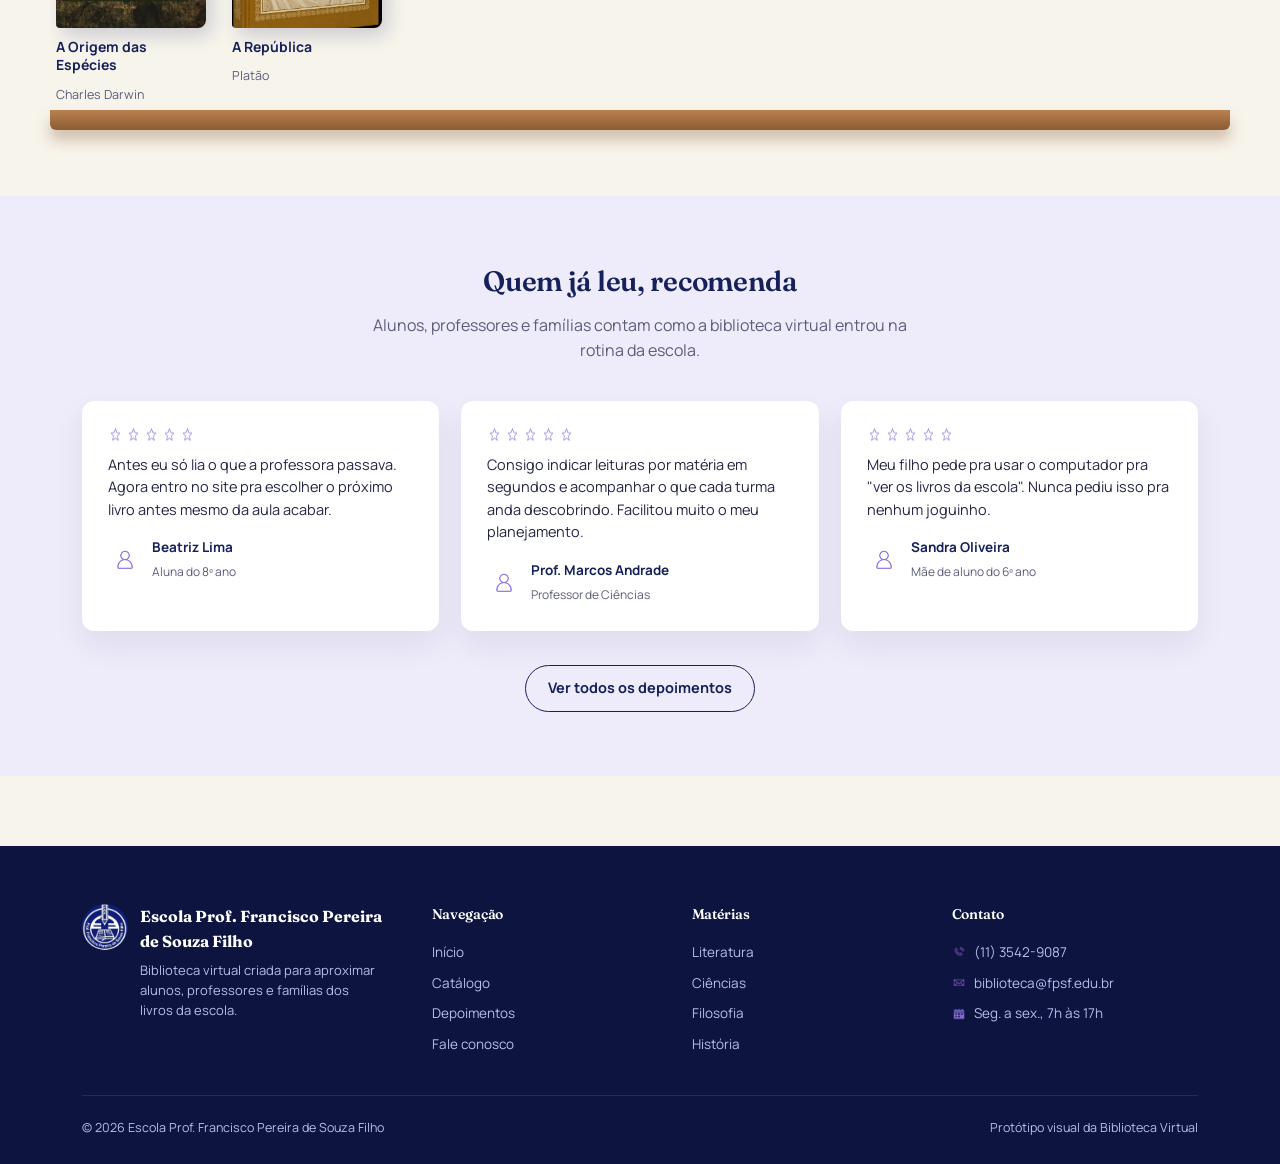
==== commit c625dbef: "Simplifica cabeçalho e move links de sessão para o menu - Remove a faixa superior (top-strip) e o te" ====
--- a/frontend/index.html
+++ b/frontend/index.html
@@ -16,24 +16,10 @@
 </head>
 <body>
 
-<div class="top-strip">
-  <div class="container">
-    <span>EMEF Prof. Francisco Pereira de Souza Filho · Biblioteca Virtual</span>
-    <div class="top-strip__contact">
-      <span><img src="assets/telefone.png" alt="">(11) 3542-9087</span>
-      <span><img src="assets/gmail.png" alt="">biblioteca@fpsf.edu.br</span>
-    </div>
-  </div>
-</div>
-
 <header class="navbar">
   <div class="container">
     <a class="brand" href="index.html">
-      <img src="assets/fpsf.jpg" alt="Escola Prof. Francisco Pereira de Souza Filho">
-      <span class="brand__text">
-        <strong>Biblioteca Virtual</strong>
-        <span>Escola Prof. Francisco Pereira de Souza Filho</span>
-      </span>
+      <img src="assets/fpsf.jpg" alt="Biblioteca Virtual — página inicial">
     </a>
     <nav>
       <ul class="nav-links">
--- a/frontend/css/style.css
+++ b/frontend/css/style.css
@@ -99,32 +99,6 @@
 }
 
 /* -------------------------------------------------
-   Top bar (aviso da escola)
-   ------------------------------------------------- */
-.top-strip{
-  background: var(--navy-deep);
-  color: #C9CDEC;
-  font-size: 13px;
-  padding: 7px 0;
-}
-.top-strip .container{
-  display: flex;
-  justify-content: space-between;
-  align-items: center;
-  gap: 16px;
-}
-.top-strip__contact{
-  display: flex;
-  gap: 20px;
-}
-.top-strip__contact span{
-  display: inline-flex;
-  align-items: center;
-  gap: 6px;
-}
-.top-strip__contact img{ width: 13px; height: 13px; opacity: .85; }
-
-/* -------------------------------------------------
    Navbar
    ------------------------------------------------- */
 .navbar{
@@ -150,22 +124,6 @@
   width: 44px;
   height: 44px;
   border-radius: 50%;
-}
-.brand__text{
-  display: flex;
-  flex-direction: column;
-  line-height: 1.15;
-}
-.brand__text strong{
-  font-family: var(--font-display);
-  color: #fff;
-  font-size: 17px;
-  font-weight: 600;
-}
-.brand__text span{
-  color: #A9AEE0;
-  font-size: 11.5px;
-  letter-spacing: .02em;
 }
 
 .nav-links{
@@ -266,7 +224,6 @@
   }
   .nav-toggle span::before{ position: absolute; top: -7px; }
   .nav-toggle span::after{ position: absolute; top: 7px; }
-  .top-strip .container{ flex-direction: column; gap: 4px; padding-top: 4px; padding-bottom: 4px;}
 }
 
 /* =========================================================
